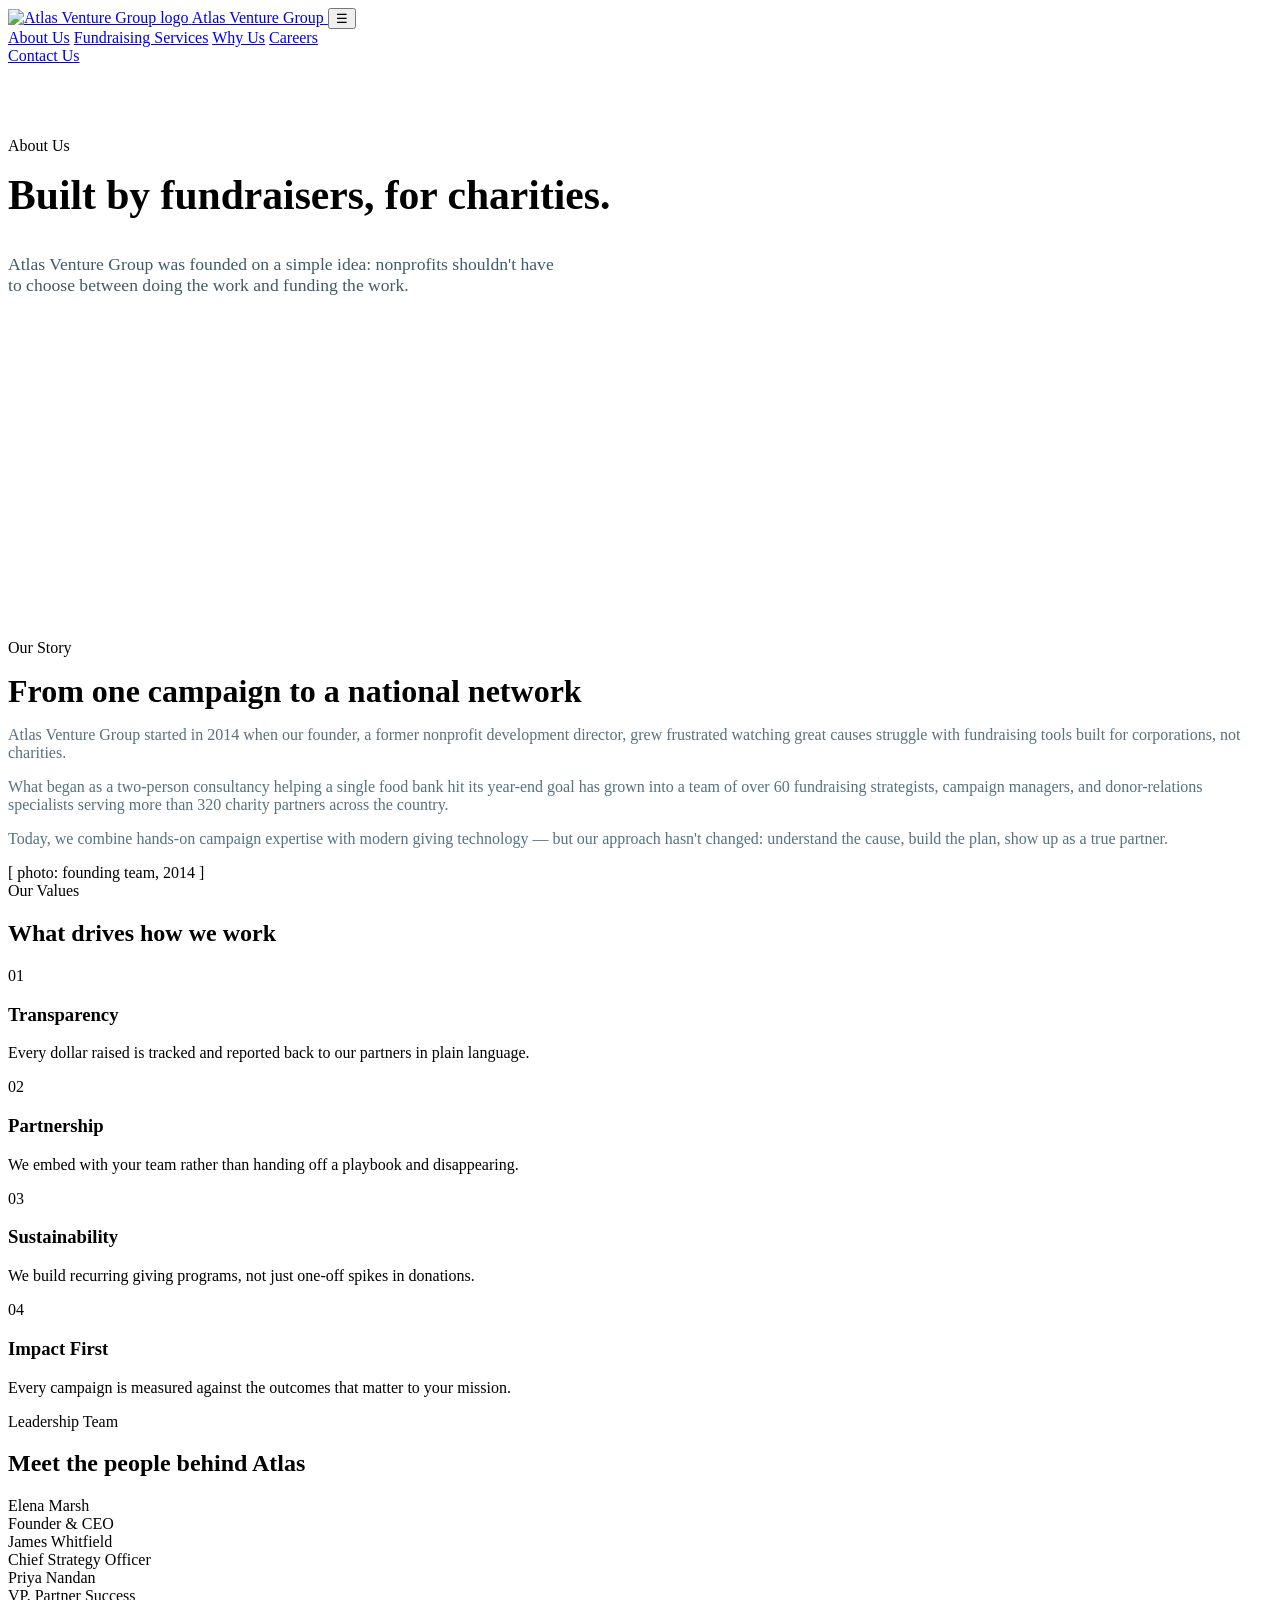
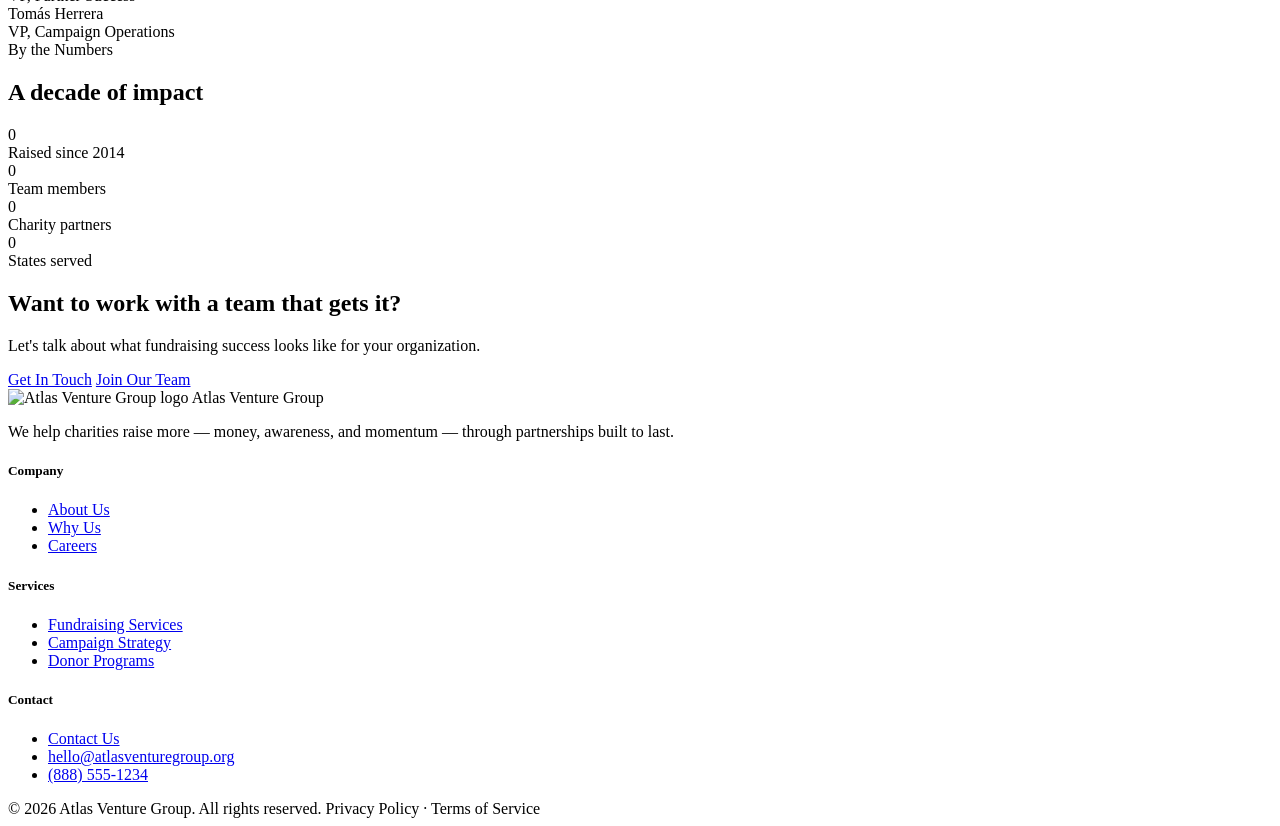
==== about.html @ 457e4c81 "Add files via upload" ====
<!DOCTYPE html>
<html lang="en">
<head>
<meta charset="UTF-8">
<meta name="viewport" content="width=device-width, initial-scale=1.0">
<title>About Us | Atlas Venture Group</title>
<meta name="description" content="Learn about Atlas Venture Group's mission, story, and the team helping charities raise more.">
<link rel="icon" href="images/atlas venture group logo transparent.png" type="image/png">
<link rel="stylesheet" href="css/styles.css">
</head>
<body>

<header class="site-header">
  <div class="container header-inner">
    <a href="index.html" class="brand">
      <img src="images/atlas venture group logo transparent.png" alt="Atlas Venture Group logo">
      <span class="brand-name">Atlas Venture Group</span>
    </a>
    <button class="nav-toggle" aria-label="Toggle navigation">&#9776;</button>
    <nav class="main-nav">
      <a href="about.html" class="active">About Us</a>
      <a href="services.html">Fundraising Services</a>
      <a href="why-us.html">Why Us</a>
      <a href="careers.html">Careers</a>
    </nav>
    <a href="contact.html" class="btn btn-primary">Contact Us</a>
  </div>
</header>

<section class="hero" style="padding:72px 0; min-height:430px;">
  <div class="hero-blob tl"></div>
  <div class="hero-blob br"></div>
  <div class="container" style="position:relative; z-index:1;">
    <span class="eyebrow">About Us</span>
    <h1 style="font-size:2.6rem; margin-top:16px; max-width:640px;">Built by fundraisers, for charities.</h1>
    <p style="max-width:560px; margin-top:16px; color:#3f5a68; font-size:1.1rem;">Atlas Venture Group was founded on a simple idea: nonprofits shouldn't have to choose between doing the work and funding the work.</p>
  </div>
</section>

<section class="section">
  <div class="container two-col">
    <div>
      <span class="eyebrow">Our Story</span>
      <h2 style="font-size:2rem; margin:16px 0;">From one campaign to a national network</h2>
      <p style="color:#567180; margin-bottom:16px;">Atlas Venture Group started in 2014 when our founder, a former nonprofit development director, grew frustrated watching great causes struggle with fundraising tools built for corporations, not charities.</p>
      <p style="color:#567180; margin-bottom:16px;">What began as a two-person consultancy helping a single food bank hit its year-end goal has grown into a team of over 60 fundraising strategists, campaign managers, and donor-relations specialists serving more than 320 charity partners across the country.</p>
      <p style="color:#567180;">Today, we combine hands-on campaign expertise with modern giving technology — but our approach hasn't changed: understand the cause, build the plan, show up as a true partner.</p>
    </div>
    <div class="placeholder-img">[ photo: founding team, 2014 ]</div>
  </div>
</section>

<section class="section section-alt">
  <div class="container">
    <div class="section-header">
      <span class="eyebrow">Our Values</span>
      <h2>What drives how we work</h2>
    </div>
    <div class="value-grid">
      <div class="card">
        <div class="num">01</div>
        <h3>Transparency</h3>
        <p>Every dollar raised is tracked and reported back to our partners in plain language.</p>
      </div>
      <div class="card">
        <div class="num">02</div>
        <h3>Partnership</h3>
        <p>We embed with your team rather than handing off a playbook and disappearing.</p>
      </div>
      <div class="card">
        <div class="num">03</div>
        <h3>Sustainability</h3>
        <p>We build recurring giving programs, not just one-off spikes in donations.</p>
      </div>
      <div class="card">
        <div class="num">04</div>
        <h3>Impact First</h3>
        <p>Every campaign is measured against the outcomes that matter to your mission.</p>
      </div>
    </div>
  </div>
</section>

<section class="section">
  <div class="container">
    <div class="section-header">
      <span class="eyebrow">Leadership Team</span>
      <h2>Meet the people behind Atlas</h2>
    </div>
    <div class="team-grid">
      <div class="team-card">
        <div class="team-photo"></div>
        <div class="author-name">Elena Marsh</div>
        <div class="author-role">Founder &amp; CEO</div>
      </div>
      <div class="team-card">
        <div class="team-photo"></div>
        <div class="author-name">James Whitfield</div>
        <div class="author-role">Chief Strategy Officer</div>
      </div>
      <div class="team-card">
        <div class="team-photo"></div>
        <div class="author-name">Priya Nandan</div>
        <div class="author-role">VP, Partner Success</div>
      </div>
      <div class="team-card">
        <div class="team-photo"></div>
        <div class="author-name">Tomás Herrera</div>
        <div class="author-role">VP, Campaign Operations</div>
      </div>
    </div>
  </div>
</section>

<section class="section section-navy">
  <div class="container">
    <div class="section-header">
      <span class="eyebrow" style="background:var(--green); color:var(--white);">By the Numbers</span>
      <h2>A decade of impact</h2>
    </div>
    <div class="stats-grid">
      <div>
        <div class="stat-num" data-count="184" data-suffix="M+">0</div>
        <div class="stat-label">Raised since 2014</div>
      </div>
      <div>
        <div class="stat-num" data-count="60" data-suffix="+">0</div>
        <div class="stat-label">Team members</div>
      </div>
      <div>
        <div class="stat-num" data-count="320" data-suffix="+">0</div>
        <div class="stat-label">Charity partners</div>
      </div>
      <div>
        <div class="stat-num" data-count="41" data-suffix="">0</div>
        <div class="stat-label">States served</div>
      </div>
    </div>
  </div>
</section>

<section class="section">
  <div class="container">
    <div class="cta-band">
      <h2>Want to work with a team that gets it?</h2>
      <p>Let's talk about what fundraising success looks like for your organization.</p>
      <div class="cta-actions">
        <a href="contact.html" class="btn btn-primary">Get In Touch</a>
        <a href="careers.html" class="btn btn-light">Join Our Team</a>
      </div>
    </div>
  </div>
</section>

<footer class="site-footer">
  <div class="container">
    <div class="footer-grid">
      <div>
        <div class="footer-brand">
          <img src="images/atlas venture group logo transparent.png" alt="Atlas Venture Group logo">
          <span>Atlas Venture Group</span>
        </div>
        <p>We help charities raise more — money, awareness, and momentum — through partnerships built to last.</p>
      </div>
      <div>
        <h5>Company</h5>
        <ul>
          <li><a href="about.html">About Us</a></li>
          <li><a href="why-us.html">Why Us</a></li>
          <li><a href="careers.html">Careers</a></li>
        </ul>
      </div>
      <div>
        <h5>Services</h5>
        <ul>
          <li><a href="services.html">Fundraising Services</a></li>
          <li><a href="services.html">Campaign Strategy</a></li>
          <li><a href="services.html">Donor Programs</a></li>
        </ul>
      </div>
      <div>
        <h5>Contact</h5>
        <ul>
          <li><a href="contact.html">Contact Us</a></li>
          <li><a href="mailto:hello@atlasventuregroup.org">hello@atlasventuregroup.org</a></li>
          <li><a href="tel:+18885551234">(888) 555-1234</a></li>
        </ul>
      </div>
    </div>
    <div class="footer-bottom">
      <span>&copy; 2026 Atlas Venture Group. All rights reserved.</span>
      <span>Privacy Policy &middot; Terms of Service</span>
    </div>
  </div>
</footer>

<script src="js/main.js"></script>
</body>
</html>
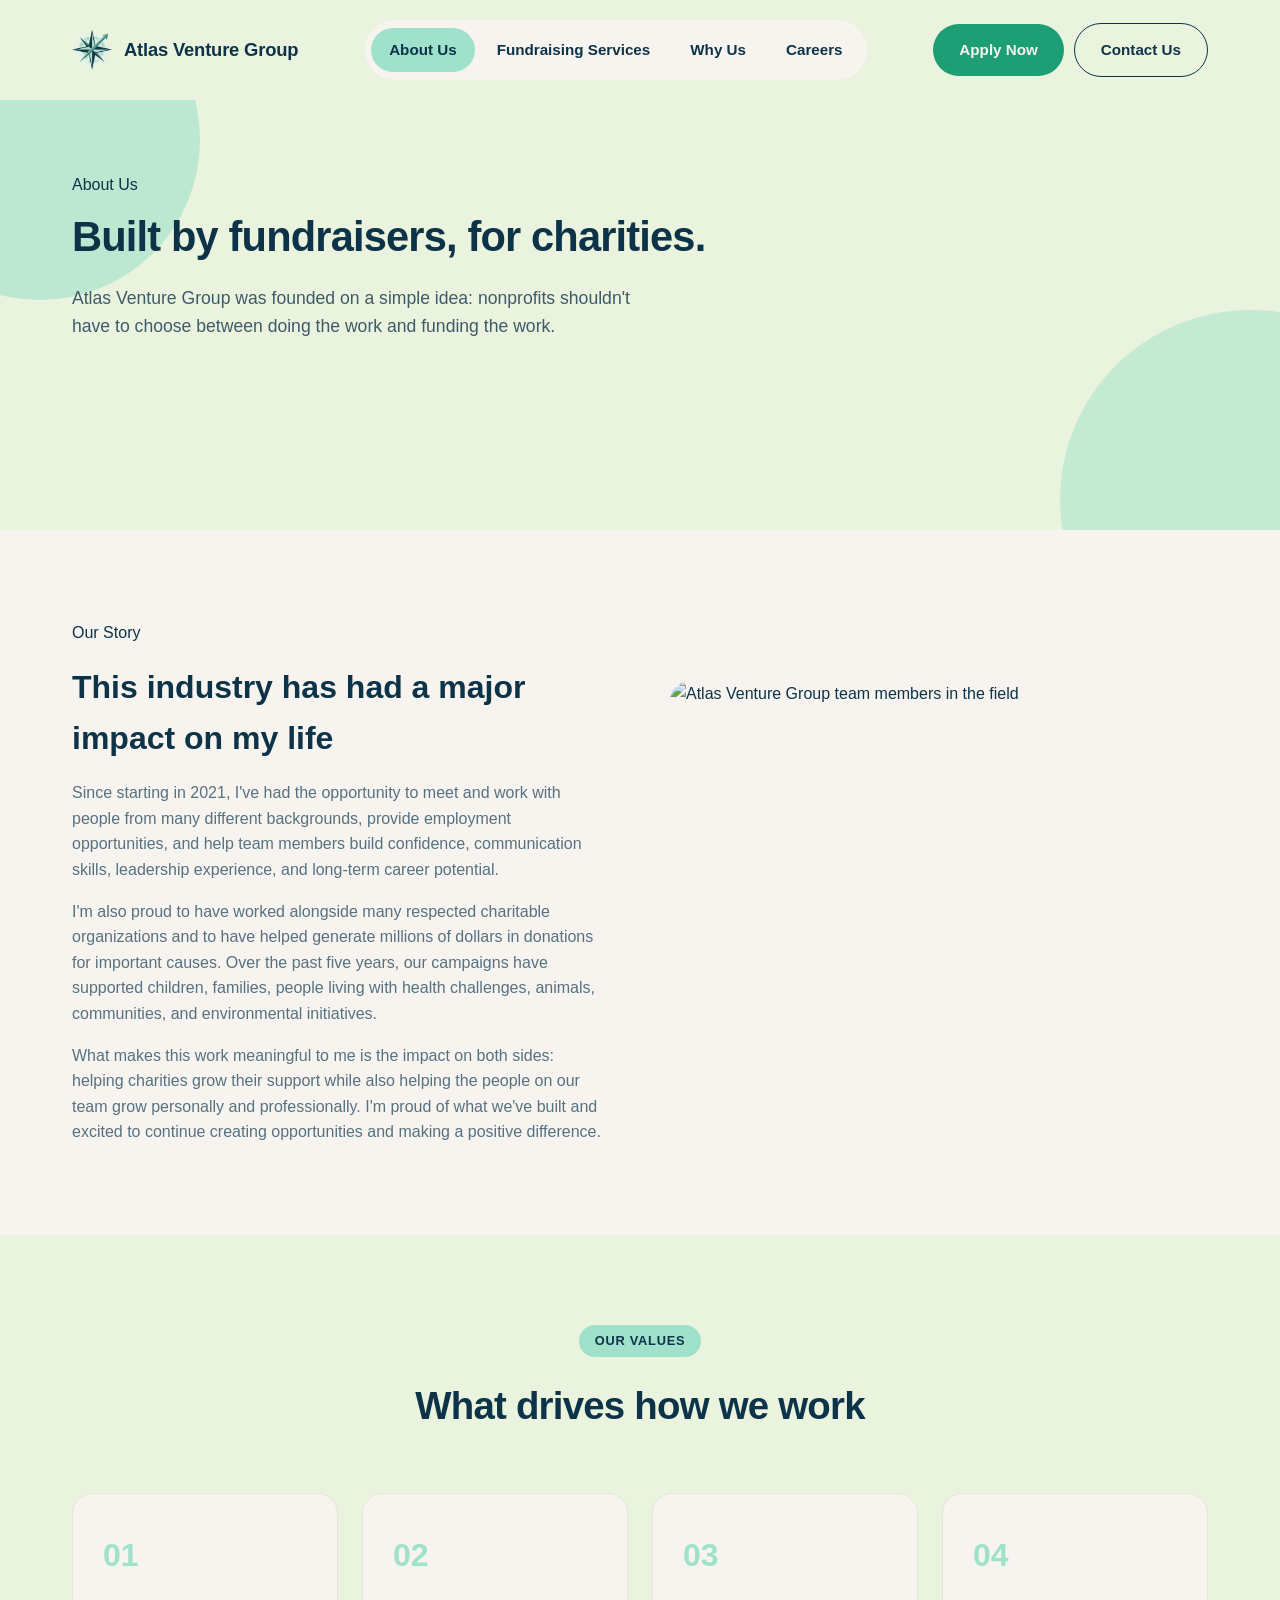
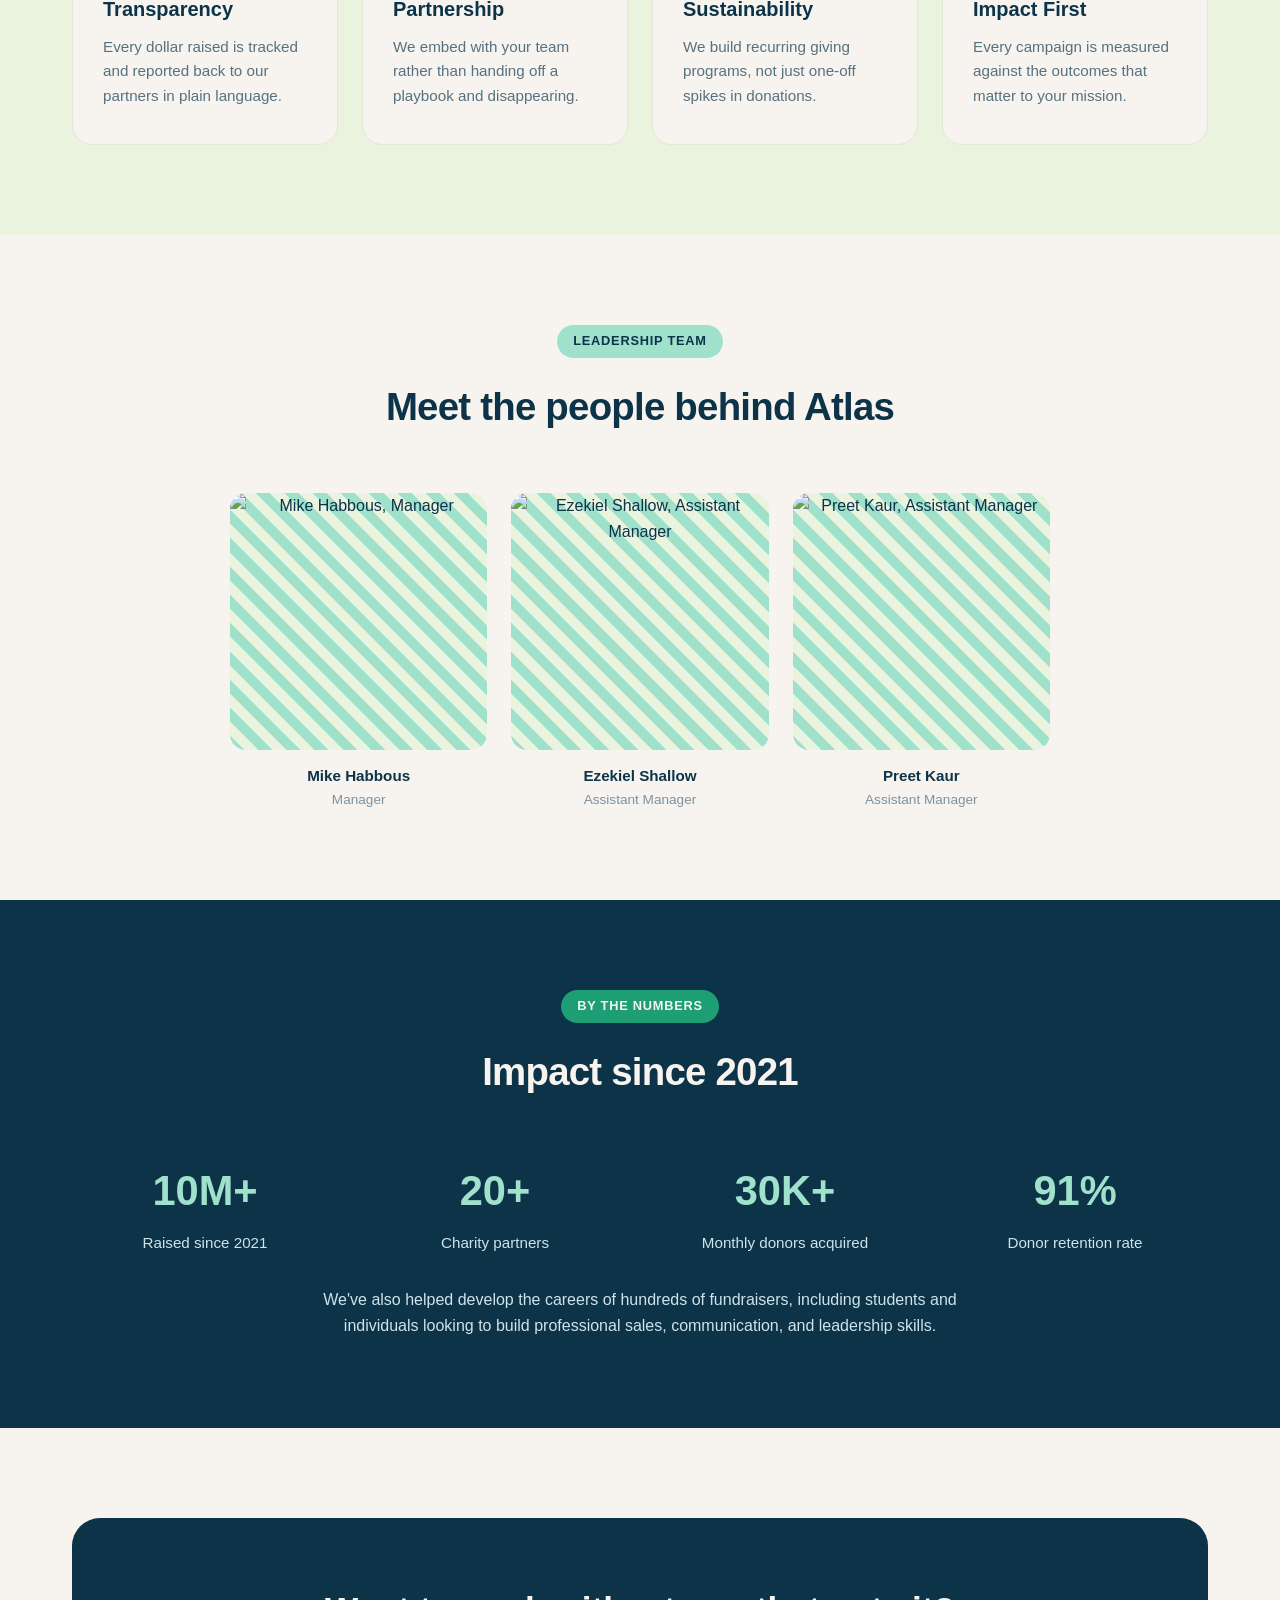
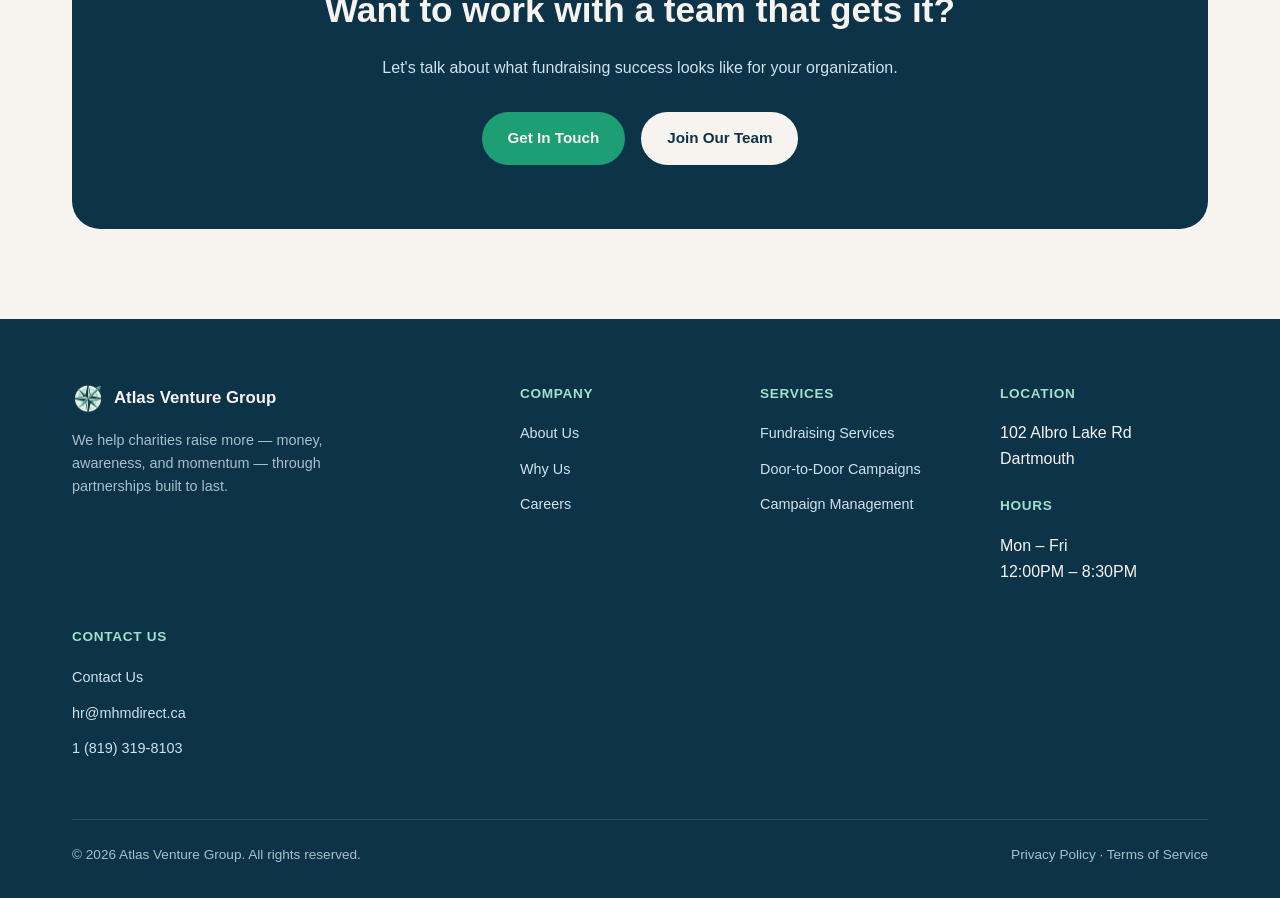
==== commit 8fc5407a: "Revise about page content and layout" ====
--- a/about.html
+++ b/about.html
@@ -23,7 +23,10 @@
       <a href="why-us.html">Why Us</a>
       <a href="careers.html">Careers</a>
     </nav>
-    <a href="contact.html" class="btn btn-primary">Contact Us</a>
+    <div style="display:flex; gap:10px; align-items:center;">
+      <a href="careers.html#apply" class="btn btn-primary">Apply Now</a>
+      <a href="contact.html" class="btn btn-outline" style="border-width:1.5px;">Contact Us</a>
+    </div>
   </div>
 </header>
 
@@ -41,12 +44,12 @@
   <div class="container two-col">
     <div>
       <span class="eyebrow">Our Story</span>
-      <h2 style="font-size:2rem; margin:16px 0;">From one campaign to a national network</h2>
-      <p style="color:#567180; margin-bottom:16px;">Atlas Venture Group started in 2014 when our founder, a former nonprofit development director, grew frustrated watching great causes struggle with fundraising tools built for corporations, not charities.</p>
-      <p style="color:#567180; margin-bottom:16px;">What began as a two-person consultancy helping a single food bank hit its year-end goal has grown into a team of over 60 fundraising strategists, campaign managers, and donor-relations specialists serving more than 320 charity partners across the country.</p>
-      <p style="color:#567180;">Today, we combine hands-on campaign expertise with modern giving technology — but our approach hasn't changed: understand the cause, build the plan, show up as a true partner.</p>
-    </div>
-    <div class="placeholder-img">[ photo: founding team, 2014 ]</div>
+      <h2 style="font-size:2rem; margin:16px 0;">This industry has had a major impact on my life</h2>
+      <p style="color:#567180; margin-bottom:16px;">Since starting in 2021, I've had the opportunity to meet and work with people from many different backgrounds, provide employment opportunities, and help team members build confidence, communication skills, leadership experience, and long-term career potential.</p>
+      <p style="color:#567180; margin-bottom:16px;">I'm also proud to have worked alongside many respected charitable organizations and to have helped generate millions of dollars in donations for important causes. Over the past five years, our campaigns have supported children, families, people living with health challenges, animals, communities, and environmental initiatives.</p>
+      <p style="color:#567180;">What makes this work meaningful to me is the impact on both sides: helping charities grow their support while also helping the people on our team grow personally and professionally. I'm proud of what we've built and excited to continue creating opportunities and making a positive difference.</p>
+    </div>
+    <img src="images/our story section image.jpg" alt="Atlas Venture Group team members in the field" style="border-radius:20px; width:100%; aspect-ratio:4/3; object-fit:cover;">
   </div>
 </section>
 
@@ -87,26 +90,21 @@
       <span class="eyebrow">Leadership Team</span>
       <h2>Meet the people behind Atlas</h2>
     </div>
-    <div class="team-grid">
+    <div class="team-grid" style="grid-template-columns:repeat(3, 1fr); max-width:820px; margin:0 auto;">
       <div class="team-card">
-        <div class="team-photo"></div>
-        <div class="author-name">Elena Marsh</div>
-        <div class="author-role">Founder &amp; CEO</div>
+        <img class="team-photo" src="images/mike habbous.png" alt="Mike Habbous, Manager" style="width:100%; object-fit:cover;">
+        <div class="author-name">Mike Habbous</div>
+        <div class="author-role">Manager</div>
       </div>
       <div class="team-card">
-        <div class="team-photo"></div>
-        <div class="author-name">James Whitfield</div>
-        <div class="author-role">Chief Strategy Officer</div>
+        <img class="team-photo" src="images/ezekiel shallow.png" alt="Ezekiel Shallow, Assistant Manager" style="width:100%; object-fit:cover;">
+        <div class="author-name">Ezekiel Shallow</div>
+        <div class="author-role">Assistant Manager</div>
       </div>
       <div class="team-card">
-        <div class="team-photo"></div>
-        <div class="author-name">Priya Nandan</div>
-        <div class="author-role">VP, Partner Success</div>
-      </div>
-      <div class="team-card">
-        <div class="team-photo"></div>
-        <div class="author-name">Tomás Herrera</div>
-        <div class="author-role">VP, Campaign Operations</div>
+        <img class="team-photo" src="images/preet kaur.png" alt="Preet Kaur, Assistant Manager" style="width:100%; object-fit:cover;">
+        <div class="author-name">Preet Kaur</div>
+        <div class="author-role">Assistant Manager</div>
       </div>
     </div>
   </div>
@@ -116,26 +114,27 @@
   <div class="container">
     <div class="section-header">
       <span class="eyebrow" style="background:var(--green); color:var(--white);">By the Numbers</span>
-      <h2>A decade of impact</h2>
+      <h2>Impact since 2021</h2>
     </div>
     <div class="stats-grid">
       <div>
-        <div class="stat-num" data-count="184" data-suffix="M+">0</div>
-        <div class="stat-label">Raised since 2014</div>
-      </div>
-      <div>
-        <div class="stat-num" data-count="60" data-suffix="+">0</div>
-        <div class="stat-label">Team members</div>
-      </div>
-      <div>
-        <div class="stat-num" data-count="320" data-suffix="+">0</div>
+        <div class="stat-num" data-count="10" data-suffix="M+">0</div>
+        <div class="stat-label">Raised since 2021</div>
+      </div>
+      <div>
+        <div class="stat-num" data-count="20" data-suffix="+">0</div>
         <div class="stat-label">Charity partners</div>
       </div>
       <div>
-        <div class="stat-num" data-count="41" data-suffix="">0</div>
-        <div class="stat-label">States served</div>
-      </div>
-    </div>
+        <div class="stat-num" data-count="30" data-suffix="K+">0</div>
+        <div class="stat-label">Monthly donors acquired</div>
+      </div>
+      <div>
+        <div class="stat-num" data-count="91" data-suffix="%">0</div>
+        <div class="stat-label">Donor retention rate</div>
+      </div>
+    </div>
+    <p style="text-align:center; color:#cfe3ea; margin-top:32px; max-width:640px; margin-left:auto; margin-right:auto;">We've also helped develop the careers of hundreds of fundraisers, including students and individuals looking to build professional sales, communication, and leadership skills.</p>
   </div>
 </section>
 
@@ -174,16 +173,26 @@
         <h5>Services</h5>
         <ul>
           <li><a href="services.html">Fundraising Services</a></li>
-          <li><a href="services.html">Campaign Strategy</a></li>
-          <li><a href="services.html">Donor Programs</a></li>
-        </ul>
-      </div>
-      <div>
-        <h5>Contact</h5>
+          <li><a href="services.html">Door-to-Door Campaigns</a></li>
+          <li><a href="services.html">Campaign Management</a></li>
+        </ul>
+      </div>
+      <div>
+        <h5>Location</h5>
+        <ul>
+          <li>102 Albro Lake Rd<br>Dartmouth</li>
+        </ul>
+        <h5 style="margin-top:24px;">Hours</h5>
+        <ul>
+          <li>Mon &ndash; Fri<br>12:00PM &ndash; 8:30PM</li>
+        </ul>
+      </div>
+      <div>
+        <h5>Contact Us</h5>
         <ul>
           <li><a href="contact.html">Contact Us</a></li>
-          <li><a href="mailto:hello@atlasventuregroup.org">hello@atlasventuregroup.org</a></li>
-          <li><a href="tel:+18885551234">(888) 555-1234</a></li>
+          <li><a href="mailto:hr@mhmdirect.ca">hr@mhmdirect.ca</a></li>
+          <li><a href="tel:+18193198103">1 (819) 319-8103</a></li>
         </ul>
       </div>
     </div>
--- a/css/styles.css
+++ b/css/styles.css
@@ -0,0 +1,496 @@
+:root {
+  --navy: #0D3349;
+  --green: #1D9E75;
+  --mint: #9FE1CB;
+  --cream: #EAF3DE;
+  --white: #F7F4EF;
+}
+
+* { box-sizing: border-box; margin: 0; padding: 0; }
+
+body {
+  font-family: -apple-system, BlinkMacSystemFont, "Segoe UI", Helvetica, Arial, sans-serif;
+  color: var(--navy);
+  background: var(--white);
+  line-height: 1.6;
+}
+
+a { color: inherit; text-decoration: none; }
+img { max-width: 100%; display: block; }
+ul { list-style: none; }
+
+.container {
+  max-width: 1200px;
+  margin: 0 auto;
+  padding: 0 32px;
+}
+
+/* Header */
+header.site-header {
+  background: var(--cream);
+  padding: 20px 0;
+  position: sticky;
+  top: 0;
+  z-index: 100;
+}
+
+.header-inner {
+  display: flex;
+  align-items: center;
+  justify-content: space-between;
+  gap: 24px;
+}
+
+.brand {
+  display: flex;
+  align-items: center;
+  gap: 12px;
+}
+
+.brand img { width: 40px; height: 40px; }
+
+.brand-name {
+  font-weight: 800;
+  font-size: 1.15rem;
+  letter-spacing: -0.01em;
+}
+
+nav.main-nav {
+  background: var(--white);
+  border-radius: 999px;
+  padding: 8px 6px;
+  display: flex;
+  gap: 4px;
+}
+
+nav.main-nav a {
+  padding: 10px 18px;
+  border-radius: 999px;
+  font-weight: 600;
+  font-size: 0.95rem;
+  white-space: nowrap;
+  transition: background 0.15s ease;
+}
+
+nav.main-nav a:hover,
+nav.main-nav a.active {
+  background: var(--mint);
+}
+
+.btn {
+  display: inline-block;
+  padding: 14px 26px;
+  border-radius: 999px;
+  font-weight: 700;
+  font-size: 0.95rem;
+  cursor: pointer;
+  border: none;
+  transition: transform 0.15s ease, opacity 0.15s ease;
+  text-align: center;
+}
+
+.btn:hover { transform: translateY(-1px); opacity: 0.92; }
+
+.btn-primary { background: var(--green); color: var(--white); }
+.btn-dark { background: var(--navy); color: var(--white); }
+.btn-light { background: var(--white); color: var(--navy); }
+.btn-outline { background: transparent; color: var(--navy); border: 2px solid var(--navy); }
+
+.nav-toggle {
+  display: none;
+  background: none;
+  border: none;
+  font-size: 1.6rem;
+  cursor: pointer;
+  color: var(--navy);
+}
+
+/* Hero */
+.hero {
+  background: var(--cream);
+  padding: 100px 0 100px;
+  position: relative;
+  overflow: hidden;
+}
+
+.hero-blob {
+  position: absolute;
+  border-radius: 50%;
+  background: var(--mint);
+  opacity: 0.6;
+  z-index: 0;
+}
+.hero-blob.tl { top: -120px; left: -120px; width: 320px; height: 320px; }
+.hero-blob.br { bottom: -160px; right: -160px; width: 380px; height: 380px; opacity: 0.5; }
+
+.hero-inner {
+  display: grid;
+  grid-template-columns: 1fr 1fr;
+  gap: 60px;
+  align-items: center;
+  position: relative;
+  z-index: 1;
+}
+
+.hero h1 {
+  font-size: 3.2rem;
+  font-weight: 800;
+  line-height: 1.1;
+  letter-spacing: -0.02em;
+  margin-bottom: 24px;
+}
+
+.hero p {
+  font-size: 1.15rem;
+  color: #3f5a68;
+  max-width: 480px;
+  margin-bottom: 32px;
+}
+
+.hero-actions { display: flex; gap: 16px; flex-wrap: wrap; }
+
+.hero-image {
+  border-radius: 24px;
+  overflow: hidden;
+  background: repeating-linear-gradient(45deg, var(--mint), var(--mint) 12px, var(--white) 12px, var(--white) 24px);
+  aspect-ratio: 4 / 3;
+  display: flex;
+  align-items: center;
+  justify-content: center;
+}
+
+.hero-image span {
+  font-family: monospace;
+  color: var(--navy);
+  background: rgba(247, 244, 239, 0.85);
+  padding: 8px 16px;
+  border-radius: 8px;
+  font-size: 0.9rem;
+}
+
+/* Feature cards */
+.features {
+  padding: 60px 0 100px;
+}
+
+.feature-grid {
+  display: grid;
+  grid-template-columns: repeat(3, 1fr);
+  gap: 24px;
+}
+
+.feature-card {
+  background: var(--white);
+  border-radius: 20px;
+  padding: 40px 32px;
+  text-align: center;
+  box-shadow: 0 4px 24px rgba(13, 51, 73, 0.06);
+}
+
+.feature-icon {
+  width: 64px;
+  height: 64px;
+  border-radius: 50%;
+  margin: 0 auto 20px;
+}
+.feature-icon.mint { background: var(--mint); }
+.feature-icon.green { background: var(--green); }
+.feature-icon.navy { background: var(--navy); }
+
+.feature-card h3 { font-size: 1.2rem; margin-bottom: 8px; }
+.feature-card p { color: #567180; font-size: 0.95rem; }
+
+/* Generic sections */
+.section { padding: 90px 0; }
+.section-alt { background: var(--cream); }
+.section-navy { background: var(--navy); color: var(--white); }
+.section-navy p { color: #cfe3ea; }
+
+.section-header { max-width: 640px; margin: 0 auto 56px; text-align: center; }
+.section-header .eyebrow {
+  display: inline-block;
+  background: var(--mint);
+  color: var(--navy);
+  font-weight: 700;
+  font-size: 0.8rem;
+  letter-spacing: 0.06em;
+  text-transform: uppercase;
+  padding: 6px 16px;
+  border-radius: 999px;
+  margin-bottom: 18px;
+}
+.section-header h2 { font-size: 2.4rem; font-weight: 800; letter-spacing: -0.02em; margin-bottom: 14px; }
+.section-header p { color: #567180; font-size: 1.05rem; }
+.section-navy .section-header p { color: #cfe3ea; }
+
+/* Stats */
+.stats-grid {
+  display: grid;
+  grid-template-columns: repeat(4, 1fr);
+  gap: 24px;
+  text-align: center;
+}
+.stat-num {
+  font-size: 2.6rem;
+  font-weight: 800;
+  color: var(--green);
+}
+.section-navy .stat-num { color: var(--mint); }
+.stat-label { font-size: 0.95rem; color: #567180; margin-top: 6px; }
+.section-navy .stat-label { color: #cfe3ea; }
+
+/* Two column */
+.two-col {
+  display: grid;
+  grid-template-columns: 1fr 1fr;
+  gap: 60px;
+  align-items: center;
+}
+.two-col img, .two-col .placeholder-img { border-radius: 20px; }
+.placeholder-img {
+  aspect-ratio: 4/3;
+  background: repeating-linear-gradient(45deg, var(--mint), var(--mint) 12px, var(--cream) 12px, var(--cream) 24px);
+  display: flex;
+  align-items: center;
+  justify-content: center;
+  font-family: monospace;
+  color: var(--navy);
+}
+
+/* Cards grid (services etc.) */
+.card-grid {
+  display: grid;
+  grid-template-columns: repeat(3, 1fr);
+  gap: 28px;
+}
+.card {
+  background: var(--white);
+  border: 1px solid #e3e6d9;
+  border-radius: 20px;
+  padding: 36px 30px;
+}
+.section-alt .card { background: var(--white); }
+.card .num {
+  font-weight: 800;
+  color: var(--mint);
+  font-size: 2rem;
+  margin-bottom: 12px;
+}
+.card h3 { font-size: 1.25rem; margin-bottom: 10px; }
+.card p { color: #567180; font-size: 0.95rem; }
+
+/* Testimonials */
+.testimonial-grid {
+  display: grid;
+  grid-template-columns: repeat(3, 1fr);
+  gap: 24px;
+}
+.testimonial {
+  background: var(--white);
+  border-radius: 20px;
+  padding: 32px;
+  box-shadow: 0 4px 24px rgba(13, 51, 73, 0.06);
+}
+.testimonial p.quote { font-size: 1rem; margin-bottom: 20px; }
+.testimonial .quote::before { content: "\201C"; }
+.testimonial .quote::after { content: "\201D"; }
+.testimonial-author { display: flex; align-items: center; gap: 12px; }
+.avatar {
+  width: 44px; height: 44px; border-radius: 50%;
+  background: var(--mint);
+  display: flex; align-items: center; justify-content: center;
+  font-weight: 700; color: var(--navy);
+}
+.author-name { font-weight: 700; font-size: 0.95rem; }
+.author-role { font-size: 0.85rem; color: #7d92a0; }
+
+/* Partners */
+.partner-grid {
+  display: grid;
+  grid-template-columns: repeat(5, 1fr);
+  gap: 20px;
+}
+.partner-logo {
+  background: var(--white);
+  border-radius: 14px;
+  padding: 24px 12px;
+  text-align: center;
+  font-weight: 700;
+  color: #7d92a0;
+  border: 1px dashed #cfd8c8;
+}
+
+/* Team / values / jobs */
+.value-grid, .team-grid {
+  display: grid;
+  grid-template-columns: repeat(4, 1fr);
+  gap: 24px;
+}
+.team-card { text-align: center; }
+.team-photo {
+  aspect-ratio: 1;
+  border-radius: 16px;
+  background: repeating-linear-gradient(45deg, var(--mint), var(--mint) 10px, var(--cream) 10px, var(--cream) 20px);
+  margin-bottom: 14px;
+}
+
+.job-list { display: flex; flex-direction: column; gap: 16px; }
+.job-row {
+  background: var(--white);
+  border-radius: 16px;
+  padding: 24px 28px;
+  display: flex;
+  align-items: center;
+  justify-content: space-between;
+  gap: 16px;
+  flex-wrap: wrap;
+  border: 1px solid #e3e6d9;
+}
+.job-title { font-weight: 700; font-size: 1.05rem; }
+.job-meta { font-size: 0.85rem; color: #7d92a0; margin-top: 4px; }
+.tag {
+  display: inline-block;
+  background: var(--mint);
+  color: var(--navy);
+  font-size: 0.75rem;
+  font-weight: 700;
+  padding: 4px 12px;
+  border-radius: 999px;
+  margin-right: 8px;
+}
+
+/* Perks */
+.perk-grid {
+  display: grid;
+  grid-template-columns: repeat(3, 1fr);
+  gap: 24px;
+}
+.perk {
+  display: flex;
+  gap: 16px;
+  align-items: flex-start;
+}
+.perk-icon {
+  width: 44px; height: 44px; min-width: 44px;
+  border-radius: 12px;
+  background: var(--mint);
+  display: flex; align-items: center; justify-content: center;
+  font-weight: 800;
+  color: var(--navy);
+}
+
+/* CTA band */
+.cta-band {
+  background: var(--navy);
+  color: var(--white);
+  border-radius: 28px;
+  padding: 64px 48px;
+  text-align: center;
+  margin: 0 auto;
+}
+.cta-band h2 { font-size: 2.2rem; font-weight: 800; margin-bottom: 16px; }
+.cta-band p { color: #cfe3ea; max-width: 560px; margin: 0 auto 32px; }
+.cta-actions { display: flex; gap: 16px; justify-content: center; flex-wrap: wrap; }
+
+/* Contact */
+.contact-grid {
+  display: grid;
+  grid-template-columns: 1fr 1.2fr;
+  gap: 48px;
+}
+.contact-info-item { margin-bottom: 28px; }
+.contact-info-item h4 { font-size: 0.85rem; text-transform: uppercase; letter-spacing: 0.05em; color: var(--green); margin-bottom: 6px; }
+.contact-info-item p { color: #567180; }
+
+form.contact-form {
+  background: var(--white);
+  border-radius: 20px;
+  padding: 40px;
+  border: 1px solid #e3e6d9;
+  display: grid;
+  gap: 18px;
+}
+form.contact-form .row2 { display: grid; grid-template-columns: 1fr 1fr; gap: 18px; }
+label { font-weight: 600; font-size: 0.9rem; margin-bottom: 6px; display: block; }
+input, textarea, select {
+  width: 100%;
+  padding: 12px 14px;
+  border-radius: 10px;
+  border: 1px solid #cfd8c8;
+  font-family: inherit;
+  font-size: 0.95rem;
+  background: var(--white);
+  color: var(--navy);
+}
+textarea { min-height: 120px; resize: vertical; }
+input:focus, textarea:focus, select:focus { outline: 2px solid var(--green); outline-offset: 1px; }
+
+.form-status { font-size: 0.9rem; margin-top: 6px; min-height: 1.2em; }
+.form-status.success { color: var(--green); font-weight: 700; }
+
+/* Footer */
+footer.site-footer {
+  background: var(--navy);
+  color: var(--white);
+  padding: 64px 0 32px;
+}
+.footer-grid {
+  display: grid;
+  grid-template-columns: 2fr 1fr 1fr 1fr;
+  gap: 32px;
+  margin-bottom: 48px;
+}
+.footer-brand { display: flex; align-items: center; gap: 10px; margin-bottom: 14px; }
+.footer-brand img { width: 32px; height: 32px; }
+.footer-brand span { font-weight: 800; font-size: 1.05rem; }
+footer.site-footer p { color: #a9c0cb; font-size: 0.9rem; max-width: 300px; }
+footer.site-footer h5 { font-size: 0.85rem; text-transform: uppercase; letter-spacing: 0.05em; margin-bottom: 16px; color: var(--mint); }
+footer.site-footer ul li { margin-bottom: 10px; }
+footer.site-footer ul li a { color: #cfe3ea; font-size: 0.9rem; }
+footer.site-footer ul li a:hover { color: var(--mint); }
+.footer-bottom {
+  border-top: 1px solid rgba(255,255,255,0.12);
+  padding-top: 24px;
+  display: flex;
+  justify-content: space-between;
+  flex-wrap: wrap;
+  gap: 12px;
+  font-size: 0.85rem;
+  color: #a9c0cb;
+}
+
+/* Responsive */
+@media (max-width: 960px) {
+  .hero-inner, .two-col { grid-template-columns: 1fr; }
+  .hero-image { order: -1; }
+  .feature-grid, .card-grid, .testimonial-grid, .value-grid, .team-grid, .perk-grid { grid-template-columns: repeat(2, 1fr); }
+  .stats-grid { grid-template-columns: repeat(2, 1fr); gap: 32px; }
+  .partner-grid { grid-template-columns: repeat(3, 1fr); }
+  .contact-grid { grid-template-columns: 1fr; }
+  .footer-grid { grid-template-columns: 1fr 1fr; }
+}
+
+@media (max-width: 900px) {
+  nav.main-nav {
+    position: absolute;
+    top: 78px;
+    left: 24px;
+    right: 24px;
+    flex-direction: column;
+    display: none;
+    padding: 12px;
+    border-radius: 16px;
+  }
+  nav.main-nav.open { display: flex; }
+  nav.main-nav a { border-radius: 10px; }
+  .nav-toggle { display: block; }
+  .header-inner .btn-primary { display: none; }
+}
+
+@media (max-width: 720px) {
+  .hero h1 { font-size: 2.2rem; }
+  .feature-grid, .card-grid, .testimonial-grid, .value-grid, .team-grid, .perk-grid, .stats-grid, .partner-grid { grid-template-columns: 1fr; }
+  form.contact-form .row2 { grid-template-columns: 1fr; }
+  .cta-band { padding: 48px 24px; }
+  .footer-grid { grid-template-columns: 1fr; }
+}
